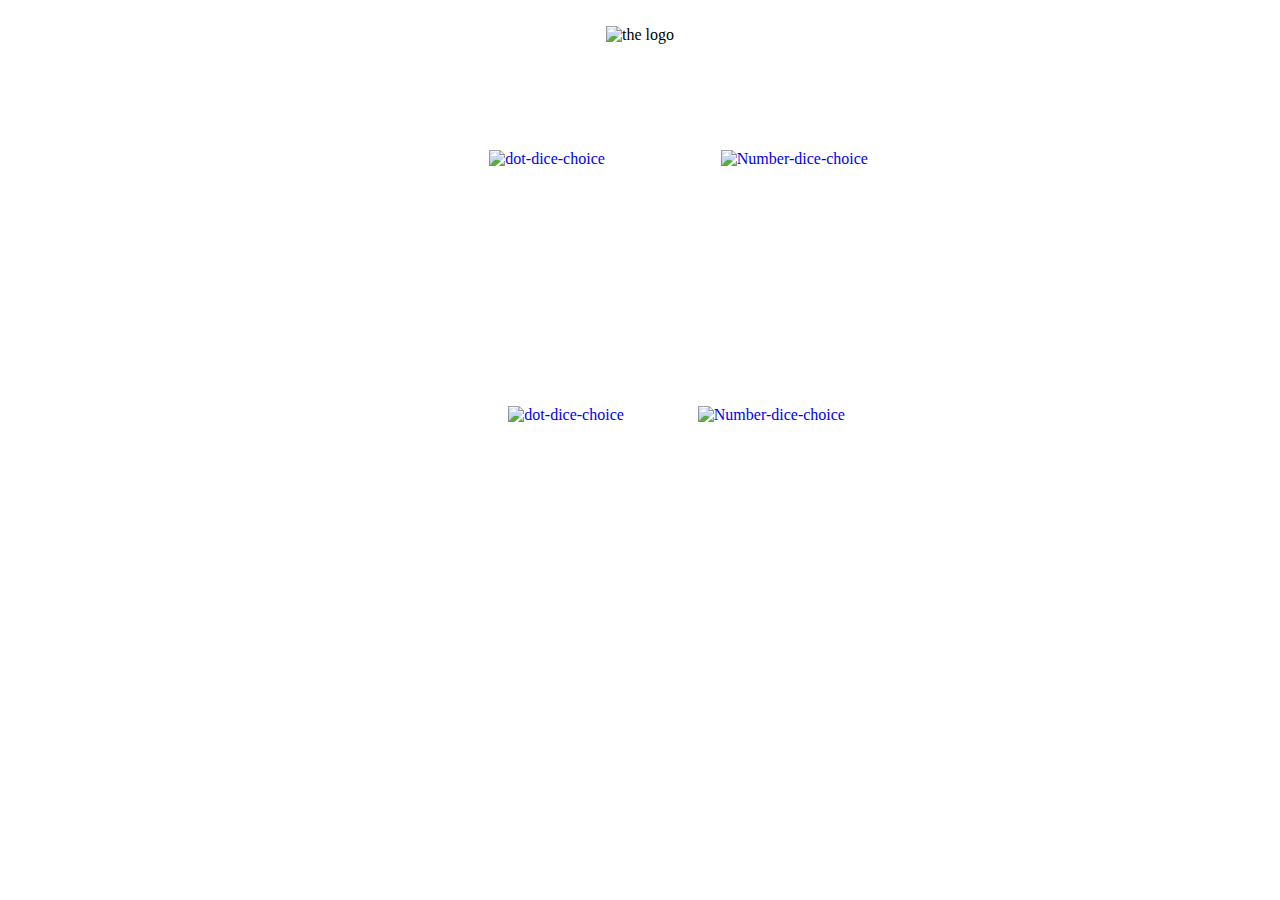
==== index.html @ 89f4c06e "Add files via upload" ====
<!DOCTYPE html>
<html lang="en" dir="ltr">
  <head>
    <meta charset="utf-8">
    <title>Dice</title>

    <link rel="stylesheet" href="style.css">
<link href="https://fonts.googleapis.com/css?family=Montserrat:700|Raleway:500|Roboto+Condensed&display=swap" rel="stylesheet">
  </head>
  <body>
    <div class="top-container">
      <img src="images/logo.png" alt="the logo">
    </div>


    <div class="dice-choose-text">
      <h1 class="big-text">Choose Your Dice Type.</h1>
    </div>

    <div class="dice-choice">
      <ul class="two-dice">
        <li class="die dot-dice"><a href="dice.html"><img src="images/dice6.png" alt="dot-dice-choice"><p>Standard Dots</p></a></li>
        <li class="die"><a href="num-dice.html"><img src="images/nodice6.png" alt="Number-dice-choice"><p>English Numerals</p></a></li>
      </ul>
      <ul class="two-dice">
        <li class="die"><a href="roman-dice.html"><img src="images/romandice6.png" alt="dot-dice-choice"><p>Roman Numerals</p></a></li>
        <li class="die"><a href="eng-dice.html"><img src="images/engdice6.png" alt="Number-dice-choice"><p>English Words</p></a></li>
      </ul>
    </div>
    
  <footer>
    <h1 class="big-text">Rolling Elements</h1>
  </footer>
</body>


  <script src="dice.js" charset="utf-8"></script>
</html>
---- style.css ----
body{
  margin: 0;
  padding: 0;
  background-image: url(images/bg-img.png);
}

h1, h2, h3, h4, h5, h6, p{
  margin: 0;
  padding: 0;
}

a{
  text-decoration: none;
}

/* End of the css reset */

.top-container{
  text-align: center;
  padding: 2%;
  background-image: url(images/hd-bg-img.png);
}

/* Elements Section */

.elements{
  padding: 2% 0;
  text-align: center;
  background-image: url(images/bg-img.png);
}

.big-text{
  font-family: 'Montserrat';
  font-size: 2rem;
  color: white;
}

.element-links{
  padding: 2% 0 0 0;
}

.e-link-item{
  display: inline-block;
  list-style: none;
  margin: 0 2%;
}

/* Dice image Selection Section */

.dot-dice{
  background-image: url(images/dice6.png);
  display: block;
  width: 240px;
  height: 240px;
}

.no-dice{
  background-image: url(images/nodice6.png);
  display: block;
  width: 240px;
  height: 240px;
}

.roman-dice{
  background-image: url(images/romandice6.png);
  display: block;
  width: 240px;
  height: 240px;
}

.eng-dice{
  background-image: url(images/engdice6.png);
  display: block;
  width: 240px;
  height: 240px;
}

.sm-dot-dice,
.sm-roman-dice,
.sm-num-dice,
.sm-eng-dice{
    display: inline-block;
    width: 70px;
    height: 70px;
  background-size: 100%;}

.argon.sm-dot-dice{
    background-image: url(images/argon/argon-dice6.png);
}

.neon.sm-dot-dice{
    background-image: url(images/neon/neon-dice6.png);
    }

.krypton.sm-dot-dice{
    background-image: url(images/krypton/krypton-dice6.png);
    }

.argon.sm-num-dice{
    background-image: url(images/argon/argon-nodice6.png);
}

.neon.sm-num-dice{
    background-image: url(images/neon/neon-nodice6.png);
    }

.krypton.sm-num-dice{
    background-image: url(images/krypton/krypton-nodice6.png);
    }

.argon.sm-roman-dice{
    background-image: url(images/argon/argon-romandice6.png);
}

.neon.sm-roman-dice{
    background-image: url(images/neon/neon-romandice6.png);
    }

.krypton.sm-roman-dice{
    background-image: url(images/krypton/krypton-romandice6.png);
    }

.argon.sm-eng-dice{
    background-image: url(images/argon/argon-engdice6.png);
}

.neon.sm-eng-dice{
    background-image: url(images/neon/neon-engdice6.png);
    }

.krypton.sm-eng-dice{
    background-image: url(images/krypton/krypton-engdice6.png);
    }

.dice-choose-text{
  padding: 1% 0;
  text-align: center;
  background-image: url(images/hd-bg-img.png);
}

.dice-choice{
  text-align: center;
}

.die-top{
  margin: 2% 1% 0 1%;
}

.die{
  margin: 0 1% 0 1%;
  text-align: center;
  display: inline-block;
  list-style: none;
}

.die p{
  margin-top: 1rem;
  font-family: 'Raleway';
  font-size: 1.5rem;
  color: white;
}

/* footer */

footer{
  padding: 1rem 0;
  text-align: center;
  background-image: url(images/ft-bg-img.png);
}
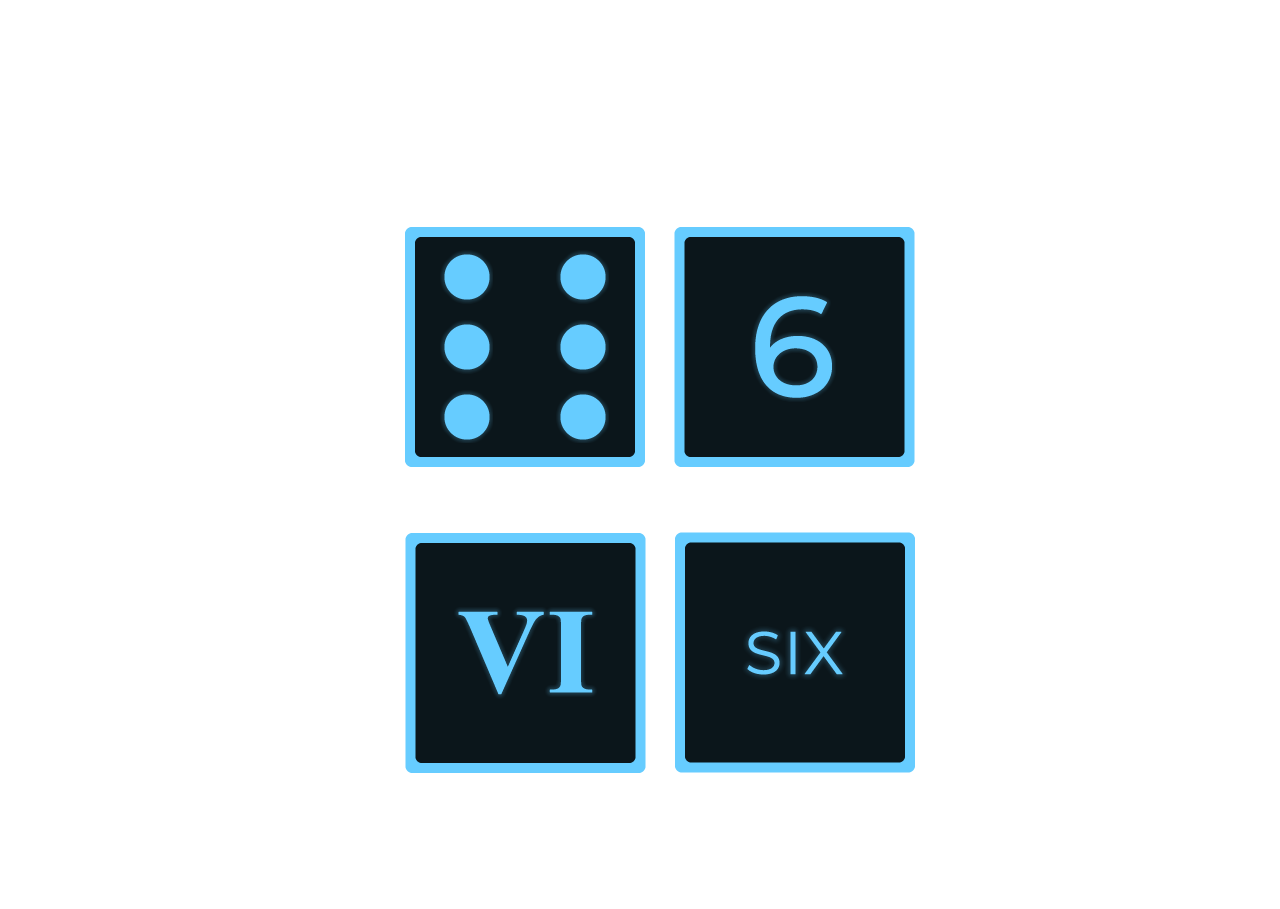
==== commit 84f58ef8: "Update index.html" ====
--- a/index.html
+++ b/index.html
@@ -9,7 +9,7 @@
   </head>
   <body>
     <div class="top-container">
-      <img src="images/logo.png" alt="the logo">
+      <img src="logo.png" alt="the-logo">
     </div>
 
 
@@ -19,12 +19,12 @@
 
     <div class="dice-choice">
       <ul class="two-dice">
-        <li class="die dot-dice"><a href="dice.html"><img src="images/dice6.png" alt="dot-dice-choice"><p>Standard Dots</p></a></li>
-        <li class="die"><a href="num-dice.html"><img src="images/nodice6.png" alt="Number-dice-choice"><p>English Numerals</p></a></li>
+        <li class="die dot-dice"><a href="dice.html"><img src="dice6.png" alt="dot-dice-choice"><p>Standard Dots</p></a></li>
+        <li class="die"><a href="num-dice.html"><img src="nodice6.png" alt="Number-dice-choice"><p>English Numerals</p></a></li>
       </ul>
       <ul class="two-dice">
-        <li class="die"><a href="roman-dice.html"><img src="images/romandice6.png" alt="dot-dice-choice"><p>Roman Numerals</p></a></li>
-        <li class="die"><a href="eng-dice.html"><img src="images/engdice6.png" alt="Number-dice-choice"><p>English Words</p></a></li>
+        <li class="die"><a href="roman-dice.html"><img src="romandice6.png" alt="dot-dice-choice"><p>Roman Numerals</p></a></li>
+        <li class="die"><a href="eng-dice.html"><img src="engdice6.png" alt="Number-dice-choice"><p>English Words</p></a></li>
       </ul>
     </div>
     
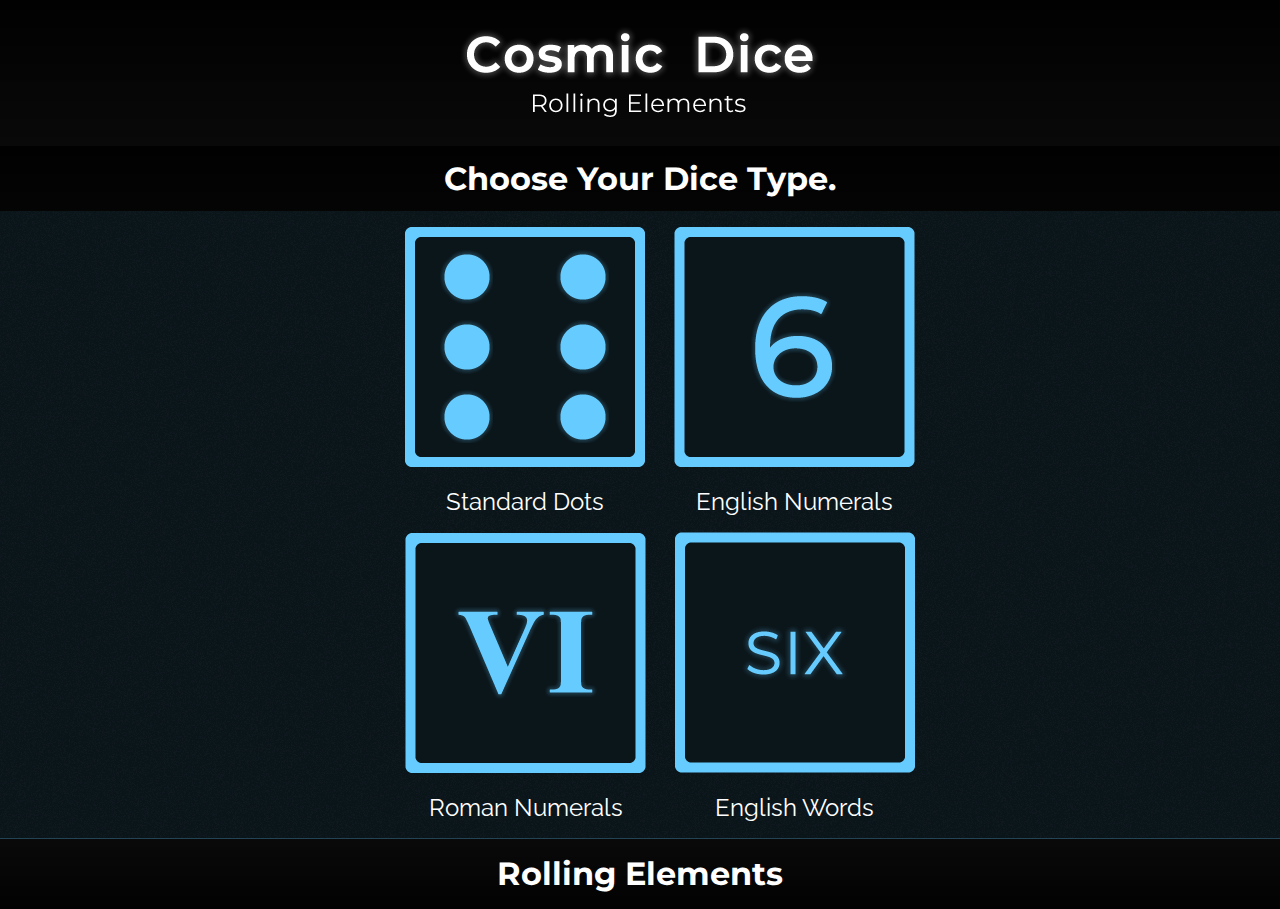
==== commit fa457dd7: "Update index.html" ====
--- a/index.html
+++ b/index.html
@@ -3,7 +3,7 @@
   <head>
     <meta charset="utf-8">
     <title>Dice</title>
-
+    <link rel="icon" href="favicon.ico">
     <link rel="stylesheet" href="style.css">
 <link href="https://fonts.googleapis.com/css?family=Montserrat:700|Raleway:500|Roboto+Condensed&display=swap" rel="stylesheet">
   </head>
--- a/style.css
+++ b/style.css
@@ -1,7 +1,7 @@
 body{
   margin: 0;
   padding: 0;
-  background-image: url(images/bg-img.png);
+  background-image: url(bg-img.png);
 }
 
 h1, h2, h3, h4, h5, h6, p{
@@ -18,7 +18,7 @@
 .top-container{
   text-align: center;
   padding: 2%;
-  background-image: url(images/hd-bg-img.png);
+  background-image: url(hd-bg-img.png);
 }
 
 /* Elements Section */
@@ -26,7 +26,7 @@
 .elements{
   padding: 2% 0;
   text-align: center;
-  background-image: url(images/bg-img.png);
+  background-image: url(bg-img.png);
 }
 
 .big-text{
@@ -45,97 +45,10 @@
   margin: 0 2%;
 }
 
-/* Dice image Selection Section */
-
-.dot-dice{
-  background-image: url(images/dice6.png);
-  display: block;
-  width: 240px;
-  height: 240px;
-}
-
-.no-dice{
-  background-image: url(images/nodice6.png);
-  display: block;
-  width: 240px;
-  height: 240px;
-}
-
-.roman-dice{
-  background-image: url(images/romandice6.png);
-  display: block;
-  width: 240px;
-  height: 240px;
-}
-
-.eng-dice{
-  background-image: url(images/engdice6.png);
-  display: block;
-  width: 240px;
-  height: 240px;
-}
-
-.sm-dot-dice,
-.sm-roman-dice,
-.sm-num-dice,
-.sm-eng-dice{
-    display: inline-block;
-    width: 70px;
-    height: 70px;
-  background-size: 100%;}
-
-.argon.sm-dot-dice{
-    background-image: url(images/argon/argon-dice6.png);
-}
-
-.neon.sm-dot-dice{
-    background-image: url(images/neon/neon-dice6.png);
-    }
-
-.krypton.sm-dot-dice{
-    background-image: url(images/krypton/krypton-dice6.png);
-    }
-
-.argon.sm-num-dice{
-    background-image: url(images/argon/argon-nodice6.png);
-}
-
-.neon.sm-num-dice{
-    background-image: url(images/neon/neon-nodice6.png);
-    }
-
-.krypton.sm-num-dice{
-    background-image: url(images/krypton/krypton-nodice6.png);
-    }
-
-.argon.sm-roman-dice{
-    background-image: url(images/argon/argon-romandice6.png);
-}
-
-.neon.sm-roman-dice{
-    background-image: url(images/neon/neon-romandice6.png);
-    }
-
-.krypton.sm-roman-dice{
-    background-image: url(images/krypton/krypton-romandice6.png);
-    }
-
-.argon.sm-eng-dice{
-    background-image: url(images/argon/argon-engdice6.png);
-}
-
-.neon.sm-eng-dice{
-    background-image: url(images/neon/neon-engdice6.png);
-    }
-
-.krypton.sm-eng-dice{
-    background-image: url(images/krypton/krypton-engdice6.png);
-    }
-
 .dice-choose-text{
   padding: 1% 0;
   text-align: center;
-  background-image: url(images/hd-bg-img.png);
+  background-image: url(hd-bg-img.png);
 }
 
 .dice-choice{
@@ -165,5 +78,5 @@
 footer{
   padding: 1rem 0;
   text-align: center;
-  background-image: url(images/ft-bg-img.png);
+  background-image: url(ft-bg-img.png);
 }
